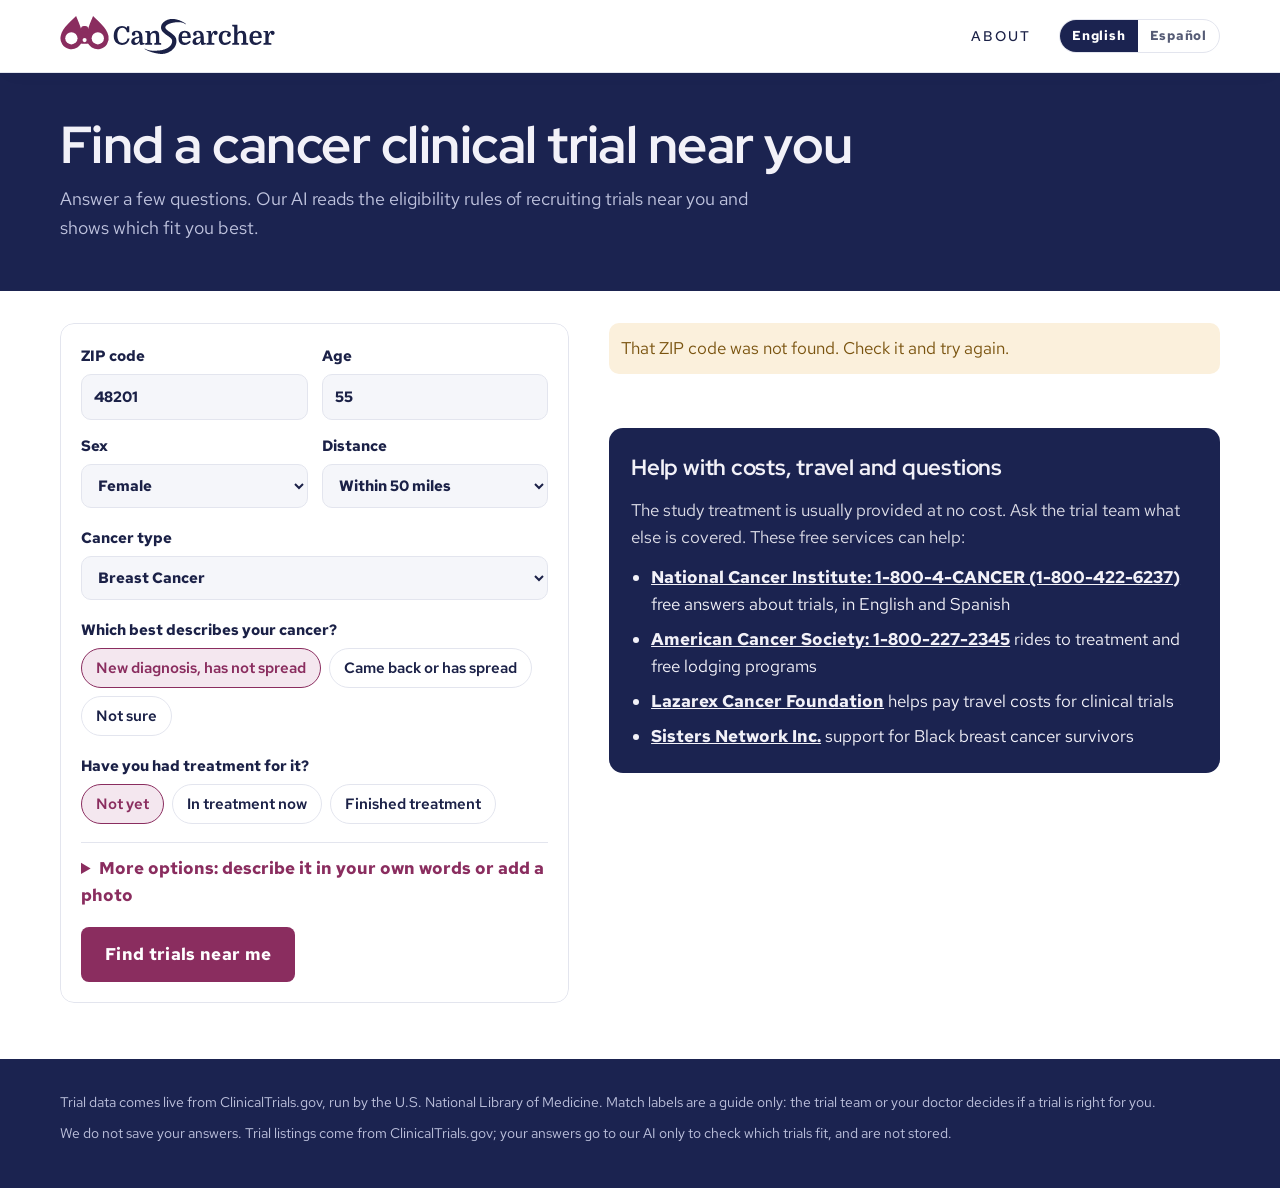
==== search.html @ 99eeb1a7 "Add files via upload" ====
<!doctype html>
<html lang="en">
<head>
<meta charset="utf-8">
<meta name="viewport" content="width=device-width,initial-scale=1,viewport-fit=cover">
<title>Find a Trial · CanSearcher</title>
<meta name="description" content="Find cancer clinical trials recruiting near you, explained in plain language.">
<link rel="preconnect" href="https://fonts.googleapis.com">
<link rel="stylesheet" href="https://fonts.googleapis.com/css2?family=Red+Hat+Display:wght@500;700&family=Red+Hat+Text:wght@400;500;700&family=Domine:wght@700&display=swap">
<link rel="stylesheet" href="shared.css">
<link rel="icon" type="image/svg+xml" href="logo.svg">
<style>
.page-head{background:var(--navy);color:var(--navy-ink);padding-block:44px 48px}
.head{display:flex;flex-direction:column;gap:12px}
.head h1{font-size:clamp(32px,4.4vw,52px);line-height:1.08}
.head p{color:var(--navy-muted);font-size:18px;max-width:40em}
main{padding-block:32px 56px}
.main{max-width:1160px;margin:0 auto;display:grid;grid-template-columns:minmax(0,1fr) minmax(0,1.2fr);gap:40px;align-items:start}
.side{position:sticky;top:96px;max-height:calc(100vh - 112px);overflow:auto;border-radius:14px}
.content{display:flex;flex-direction:column;gap:18px;min-width:0}
.content > .status:empty{display:none}
@media (max-width:900px){.main{grid-template-columns:1fr}.side{position:static;max-height:none;overflow:visible}}
.card{background:var(--surface);border:1px solid var(--line);border-radius:14px;padding:20px;display:flex;flex-direction:column;gap:18px}
.grid{display:grid;grid-template-columns:repeat(auto-fit,minmax(150px,1fr));gap:14px}
label,.q{display:flex;flex-direction:column;gap:6px;font-weight:700;font-size:15px;min-width:0}
.q{border:0;padding:0;margin:0}
.q legend{padding:0;margin-bottom:6px}
.hint{font-weight:400;color:var(--muted);font-size:14px}
input,select,textarea{background:var(--bg);border:1px solid var(--line);border-radius:10px;padding:10px 12px;width:100%}
.chips{display:flex;flex-wrap:wrap;gap:8px}
.chips label{flex-direction:row;align-items:center;gap:0;font-weight:600;font-size:15px}
.chips input{position:absolute;opacity:0;width:1px;height:1px}
.chips span{display:inline-block;border:1.5px solid var(--line);border-radius:999px;padding:7px 14px;cursor:pointer;background:var(--bg)}
.chips input:checked + span{border-color:var(--accent);background:var(--soft);color:var(--accent)}
.chips input:focus-visible + span{outline:3px solid var(--accent);outline-offset:2px}
details.more{border-top:1px solid var(--line);padding-top:12px}
details.more summary{cursor:pointer;font-weight:700;color:var(--accent)}
.more-body{display:flex;flex-direction:column;gap:14px;padding-top:14px}
.row{display:flex;flex-wrap:wrap;gap:10px;align-items:center}
.status{color:var(--muted)}
.status.err{color:var(--mid);background:var(--mid-soft);padding:12px;border-radius:10px}
.toolbar{display:flex;flex-wrap:wrap;justify-content:space-between;gap:10px;align-items:center}
.seg{display:inline-flex;border:1px solid var(--line);border-radius:10px;overflow:hidden}
.seg button{background:var(--surface);border:0;padding:8px 14px;font-weight:700;cursor:pointer;color:var(--muted)}
.seg button[aria-pressed="true"]{background:var(--ink);color:var(--bg)}
.legend{display:flex;flex-wrap:wrap;gap:8px;font-size:14px;color:var(--muted);align-items:center}
.results{display:flex;flex-direction:column;gap:14px}
.trial,.hosp{background:var(--surface);border:1px solid var(--line);border-radius:14px;padding:18px;display:flex;flex-direction:column;gap:10px;min-width:0}
.trial.low{opacity:.88}
.trial h3,.hosp h3{font-size:18px;line-height:1.3}
.top{display:flex;justify-content:space-between;align-items:center;gap:10px;flex-wrap:wrap}
.dist{font:700 22px/1 var(--display);color:var(--accent);font-variant-numeric:tabular-nums}
.chip{display:inline-block;font-size:13px;font-weight:700;padding:3px 10px;border-radius:999px;background:var(--soft);color:var(--accent)}
.chip.good{background:var(--ok-soft);color:var(--ok)}
.chip.maybe{background:var(--mid-soft);color:var(--mid)}
.chip.low{background:var(--low-soft);color:var(--low)}
.chip.ai{background:#E6F6F3;color:#1F6E62}
.chips-row{display:flex;flex-wrap:wrap;gap:6px}
.why{font-size:14px;color:var(--muted)}
.site,.contact{font-size:15px;overflow-wrap:anywhere}
.site small,.contact{color:var(--muted)}
.summary{background:var(--bg);border-radius:10px;padding:12px;font-size:15px;color:var(--muted)}
.summary.ai{color:var(--ink)}
details.next{border-top:1px solid var(--line);padding-top:10px}
details.next summary{cursor:pointer;font-weight:700;color:var(--accent)}
.next-body{display:flex;flex-direction:column;gap:12px;padding-top:12px;font-size:15px}
.script{background:var(--bg);border-left:4px solid var(--accent);padding:12px;border-radius:0 10px 10px 0;white-space:pre-wrap}
.next-body ul{margin:0;padding-left:20px;display:flex;flex-direction:column;gap:4px}
.copied{font-size:14px;color:var(--ok);font-weight:700}
.hosp ul{margin:0;padding-left:20px;display:flex;flex-direction:column;gap:6px;font-size:15px}
.help{background:var(--navy);color:var(--navy-ink);border-radius:14px;padding:22px;display:flex;flex-direction:column;gap:12px}
.help h2{font-size:22px}
.help ul{margin:0;padding-left:20px;display:flex;flex-direction:column;gap:8px}
.help a{color:inherit;font-weight:700}
.help p{opacity:.9}
.hidden{display:none!important}
</style>
</head>
<body>
<header class="topbar gutter">
  <div class="inner">
    <a class="logo" href="index.html"><img class="logo-full" src="logo-full.svg" alt="CanSearcher" width="216" height="38"></a>
    <nav class="nav">
      <a class="link opt" href="index.html#about" data-i18n="nav_about">About</a>
      <div class="lang" role="group" aria-label="Language"><button type="button" data-lang="en"><span class="lfull">English</span><span class="lshort">EN</span></button><button type="button" data-lang="es"><span class="lfull">Español</span><span class="lshort">ES</span></button></div>
    </nav>
  </div>
</header>

<div class="page-head gutter">
  <div class="inner head">
    <h1 data-i18n="h1">Find a cancer clinical trial near you</h1>
    <p data-i18n="sub">Answer a few questions. Our AI reads the eligibility rules of recruiting trials near you and shows which fit you best.</p>
  </div>
</div>
<main class="gutter">
<div class="main">
<aside class="side">
  <form id="form" class="card" novalidate>
    <div class="grid">
      <label for="zip"><span data-i18n="f_zip">ZIP code</span><input id="zip" inputmode="numeric" maxlength="5" value="48201" autocomplete="postal-code"></label>
      <label for="age"><span data-i18n="f_age">Age</span><input id="age" type="number" min="0" max="120" value="55"></label>
      <label for="sex"><span data-i18n="f_sex">Sex</span><select id="sex"><option value="FEMALE" data-i18n="female">Female</option><option value="MALE" data-i18n="male">Male</option></select></label>
      <label for="radius"><span data-i18n="f_dist">Distance</span><select id="radius"><option value="25" data-i18n="d25">Within 25 miles</option><option value="50" selected data-i18n="d50">Within 50 miles</option><option value="100" data-i18n="d100">Within 100 miles</option><option value="250" data-i18n="d250">Within 250 miles</option></select></label>
    </div>
    <label for="cancer"><span data-i18n="f_cancer">Cancer type</span><select id="cancer"></select></label>

    <fieldset class="q">
      <legend data-i18n="q_stage">Which best describes your cancer?</legend>
      <div class="chips">
        <label><input type="radio" name="stage" value="new" checked><span data-i18n="s_new">New diagnosis, has not spread</span></label>
        <label><input type="radio" name="stage" value="adv"><span data-i18n="s_adv">Came back or has spread</span></label>
        <label><input type="radio" name="stage" value="unsure"><span data-i18n="s_unsure">Not sure</span></label>
      </div>
    </fieldset>
    <fieldset class="q">
      <legend data-i18n="q_treat">Have you had treatment for it?</legend>
      <div class="chips">
        <label><input type="radio" name="treat" value="none" checked><span data-i18n="t_none">Not yet</span></label>
        <label><input type="radio" name="treat" value="in"><span data-i18n="t_in">In treatment now</span></label>
        <label><input type="radio" name="treat" value="done"><span data-i18n="t_done">Finished treatment</span></label>
      </div>
    </fieldset>

    <details class="more" id="aiBox">
      <summary data-i18n="more">More options: describe it in your own words or add a photo</summary>
      <div class="more-body">
        <label for="describe"><span data-i18n="f_desc">Describe your diagnosis in your own words</span><span class="hint" data-i18n="f_desc_h">Our AI reads what you write to understand your diagnosis.</span><textarea id="describe" rows="2" data-i18n-ph="f_desc_ph" placeholder="For example: stage 2 triple negative breast cancer"></textarea></label>
        <label for="photo"><span data-i18n="f_photo">Photo of a diagnosis note</span><span class="hint" data-i18n="f_photo_h">Our AI reads it to find your cancer type. The photo is not saved.</span><input id="photo" type="file" accept="image/*"></label>
      </div>
    </details>

    <div class="row"><button class="btn" id="go" type="submit" data-i18n="go">Find trials near me</button><span id="interp" class="hint"></span></div>
  </form>
</aside>
<div class="content">

  <p id="status" class="status" role="status" aria-live="polite"></p>

  <div id="toolbar" class="toolbar hidden">
    <div class="seg" role="group" aria-label="View">
      <button type="button" id="vTrial" aria-pressed="true" data-i18n="v_trial">By trial</button>
      <button type="button" id="vHosp" aria-pressed="false" data-i18n="v_hosp">By hospital</button>
    </div>
    <div class="legend"><span class="chip good" data-i18n="good">Good match</span><span class="chip maybe" data-i18n="maybe">May fit</span><span class="chip low" data-i18n="low">Less likely</span></div>
  </div>

  <div id="results" class="results"></div>
  <div class="row"><button type="button" class="ghost hidden" id="moreBtn"></button></div>

  <section class="help" aria-labelledby="helpH">
    <h2 id="helpH" data-i18n="help_h">Help with costs, travel and questions</h2>
    <p data-i18n="help_p">The study treatment is usually provided at no cost. Ask the trial team what else is covered. These free services can help:</p>
    <ul>
      <li><a href="https://www.cancer.gov/contact" target="_blank" rel="noopener" data-i18n="r_nci">National Cancer Institute: 1-800-4-CANCER (1-800-422-6237)</a> <span data-i18n="r_nci_d">free answers about trials, in English and Spanish</span></li>
      <li><a href="https://www.cancer.org/support-programs-and-services.html" target="_blank" rel="noopener" data-i18n="r_acs">American Cancer Society: 1-800-227-2345</a> <span data-i18n="r_acs_d">rides to treatment and free lodging programs</span></li>
      <li><a href="https://www.lazarex.org" target="_blank" rel="noopener" data-i18n="r_laz">Lazarex Cancer Foundation</a> <span data-i18n="r_laz_d">helps pay travel costs for clinical trials</span></li>
      <li><a href="https://www.sistersnetworkinc.org" target="_blank" rel="noopener" data-i18n="r_sni">Sisters Network Inc.</a> <span data-i18n="r_sni_d">support for Black breast cancer survivors</span></li>
    </ul>
  </section>
</div>
</div>
</main>

<footer class="site gutter">
  <div class="inner">
    <p data-i18n="foot1">Trial data comes live from ClinicalTrials.gov, run by the U.S. National Library of Medicine. Match labels are a guide only: the trial team or your doctor decides if a trial is right for you.</p>
    <p data-i18n="foot2">We do not save your answers. Trial listings come from ClinicalTrials.gov; your answers go to our AI only to check which trials fit, and are not stored.</p>
  </div>
</footer>

<script>
window.CS_DICT = {
en:{
 page_title:'Find a Trial · CanSearcher', nav_about:'About', proto:'Prototype · not medical advice',
 h1:'Find a cancer clinical trial near you', sub:'Answer a few questions. Our AI reads the eligibility rules of recruiting trials near you and shows which fit you best.',
 f_zip:'ZIP code', f_age:'Age', f_sex:'Sex', female:'Female', male:'Male', f_dist:'Distance', d25:'Within 25 miles', d50:'Within 50 miles', d100:'Within 100 miles', d250:'Within 250 miles',
 f_cancer:'Cancer type', other:'Something else (describe it under More options)',
 q_stage:'Which best describes your cancer?', s_new:'New diagnosis, has not spread', s_adv:'Came back or has spread', s_unsure:'Not sure',
 q_treat:'Have you had treatment for it?', t_none:'Not yet', t_in:'In treatment now', t_done:'Finished treatment',
 more:'More options: describe it in your own words or add a photo', f_desc:'Describe your diagnosis in your own words', f_desc_h:'Our AI reads what you write to understand your diagnosis.', f_desc_ph:'For example: stage 2 triple negative breast cancer',
 f_photo:'Photo of a diagnosis note', f_photo_h:'Our AI reads it to find your cancer type. The photo is not saved.', f_key:'AI key (optional)', f_key_h:'An Anthropic API key turns on plain-language explanations and photo reading. It stays in this browser tab only.',
 go:'Find trials near me', v_trial:'By trial', v_hosp:'By hospital', good:'Good match', maybe:'May fit', low:'Less likely',
 help_h:'Help with costs, travel and questions', help_p:'The study treatment is usually provided at no cost. Ask the trial team what else is covered. These free services can help:',
 r_nci:'National Cancer Institute: 1-800-4-CANCER (1-800-422-6237)', r_nci_d:'free answers about trials, in English and Spanish',
 r_acs:'American Cancer Society: 1-800-227-2345', r_acs_d:'rides to treatment and free lodging programs',
 r_laz:'Lazarex Cancer Foundation', r_laz_d:'helps pay travel costs for clinical trials', r_sni:'Sisters Network Inc.', r_sni_d:'support for Black breast cancer survivors',
 foot1:'Trial data comes live from ClinicalTrials.gov, run by the U.S. National Library of Medicine. Match labels are a guide only: the trial team or your doctor decides if a trial is right for you.',
 foot2:'We do not save your answers. Trial listings come from ClinicalTrials.gov; your answers go to our AI only to check which trials fit, and are not stored.',
 st_example:'Example search: a 55-year-old woman in Detroit with newly diagnosed breast cancer. Change your answers to search for yourself.',
 st_zip_bad:'Enter a 5-digit ZIP code.', st_age_bad:'Enter an age between 0 and 120.', st_need_cancer:'Choose a cancer type, or describe it under More options.',
 st_reading:'Reading your description…', st_locating:'Finding your location…', st_zip_nf:'That ZIP code was not found. Check it and try again.',
 st_searching:'Searching recruiting trials near {place}…', st_ct_down:'ClinicalTrials.gov did not respond. Check your internet connection and try again.',
 st_none:'No recruiting trials for this cancer within {r} miles of {place}. Try a larger distance.',
 st_done:'{n} recruiting trials within {r} miles of {place}: {g} good matches, {m} that may fit. Best matches first, then closest.',
 st_hidden:' Left out because of age or sex limits: {h}.',
 ai_reading:'Our AI is reading the eligibility rules of the {n} closest trials to check which fit you…', ai_done:' Our AI checked the {n} closest trials against their eligibility rules.', ai_off:' (AI checking is unavailable right now, so these use basic matching.)', ai_chip:'AI checked',
 interp_ai:'AI searched for: {c}', interp_txt:'Searched for: {c}', interp_photo_skip:'Photo skipped: add an AI key to read it.',
 more_btn:'Show {n} more trials', mi:'mi', recruiting:'Recruiting', obs:'Observational: no new treatment',
 ages:'Ages {a} to {b}', any:'any', all_ages:'All ages', all_sex:'All sexes', women:'Women only', men:'Men only', sponsor:'Sponsor: {s}',
 why_title:'Why: ', w_name:'Studies your cancer type', w_early:'For early-stage or newly diagnosed cancer', w_adv:'For cancer that came back or spread',
 w_adv_bad:'Mainly for cancer that came back or spread', w_early_bad:'Mainly for early-stage cancer', w_prior_bad:'For people who already had treatment',
 w_naive:'For people who have not had treatment yet', w_naive_bad:'Mainly for people who have not had treatment yet', w_solid:'Early study open to many cancer types',
 w_obs:'Collects information or tests support care; no new cancer drug',
 explain:'Explain in plain language', explaining:'Explaining…', explained:'Explained', explain_need:'Add an AI key under More options to get a plain-language explanation.',
 explain_err:'The explanation did not load. Check the AI key and try again.', details:'Full details ({id})',
 next:'What to do next', next_1:'Call or email the trial team. You can say:', next_2:'Questions to ask:',
 q1:'Do I qualify? What tests are needed to find out?', q2:'Will this cost me anything? Is travel or parking paid?', q3:'How often would I need to come in, and for how long?',
 q4:'What are the possible side effects?', q5:'Can I keep my own cancer doctor?', q6:'Can I stop taking part at any time?',
 script:'Hi, my name is ______. I found the study {id}, “{title}”, at {site}. I have {cancer}, and I would like to know if I might qualify.',
 copy_script:'Copy what to say', share:'Share with my doctor', email_it:'Email it', copied:'Copied',
 share_text:'Clinical trial to discuss at my next visit:\n{title}\nStudy ID: {id}\nSite: {site}, {place} ({dist} miles away)\nContact: {contact}\nDetails: {url}',
 no_contact:'see ClinicalTrials.gov', h_trials:'{n} trials here', h_good:'{g} good matches', h_contact:'Contact: {c}', your_cancer:'my cancer'
},
es:{
 page_title:'Buscar un estudio · CanSearcher', nav_about:'Quiénes somos', proto:'Prototipo · no es consejo médico',
 h1:'Encuentre un estudio clínico de cáncer cerca de usted', sub:'Responda unas preguntas. Nuestra IA lee los requisitos de los estudios que reclutan cerca de usted y le muestra cuáles le sirven más.',
 f_zip:'Código postal', f_age:'Edad', f_sex:'Sexo', female:'Mujer', male:'Hombre', f_dist:'Distancia', d25:'A menos de 25 millas', d50:'A menos de 50 millas', d100:'A menos de 100 millas', d250:'A menos de 250 millas',
 f_cancer:'Tipo de cáncer', other:'Otro (descríbalo en Más opciones)',
 q_stage:'¿Qué describe mejor su cáncer?', s_new:'Diagnóstico nuevo, no se ha extendido', s_adv:'Volvió o se ha extendido', s_unsure:'No estoy seguro/a',
 q_treat:'¿Ha recibido tratamiento?', t_none:'Todavía no', t_in:'Estoy en tratamiento', t_done:'Terminé el tratamiento',
 more:'Más opciones: descríbalo con sus palabras o agregue una foto', f_desc:'Describa su diagnóstico con sus propias palabras', f_desc_h:'Nuestra IA lee lo que escribe para entender su diagnóstico.', f_desc_ph:'Por ejemplo: cáncer de mama triple negativo, etapa 2',
 f_photo:'Foto de una nota de diagnóstico', f_photo_h:'Nuestra IA la lee para encontrar su tipo de cáncer. La foto no se guarda.', f_key:'Clave de IA (opcional)', f_key_h:'Una clave de API de Anthropic activa explicaciones sencillas y la lectura de fotos. Solo se guarda en esta pestaña.',
 go:'Buscar estudios cerca de mí', v_trial:'Por estudio', v_hosp:'Por hospital', good:'Buena opción', maybe:'Podría servir', low:'Menos probable',
 help_h:'Ayuda con costos, transporte y preguntas', help_p:'El tratamiento del estudio suele ser gratuito. Pregunte al equipo del estudio qué más cubre. Estos servicios gratuitos pueden ayudar:',
 r_nci:'Instituto Nacional del Cáncer: 1-800-4-CANCER (1-800-422-6237)', r_nci_d:'respuestas gratuitas sobre estudios, en inglés y español',
 r_acs:'Sociedad Americana Contra el Cáncer: 1-800-227-2345', r_acs_d:'transporte al tratamiento y alojamiento gratuito',
 r_laz:'Lazarex Cancer Foundation', r_laz_d:'ayuda a pagar los viajes para estudios clínicos', r_sni:'Sisters Network Inc.', r_sni_d:'apoyo para sobrevivientes afroamericanas de cáncer de mama',
 foot1:'Los datos vienen en vivo de ClinicalTrials.gov, de la Biblioteca Nacional de Medicina de EE. UU. Las etiquetas son solo una guía: el equipo del estudio o su médico decide si un estudio es adecuado para usted.',
 foot2:'No guardamos sus respuestas. Los estudios vienen de ClinicalTrials.gov; sus respuestas van a nuestra IA solo para ver qué estudios le sirven, y no se guardan.',
 st_example:'Búsqueda de ejemplo: una mujer de 55 años en Detroit con cáncer de mama recién diagnosticado. Cambie sus respuestas para buscar para usted.',
 st_zip_bad:'Escriba un código postal de 5 dígitos.', st_age_bad:'Escriba una edad entre 0 y 120.', st_need_cancer:'Elija un tipo de cáncer o descríbalo en Más opciones.',
 st_reading:'Leyendo su descripción…', st_locating:'Buscando su ubicación…', st_zip_nf:'No encontramos ese código postal. Revíselo e intente de nuevo.',
 st_searching:'Buscando estudios que reclutan cerca de {place}…', st_ct_down:'ClinicalTrials.gov no respondió. Revise su conexión a internet e intente de nuevo.',
 st_none:'No hay estudios que recluten para este cáncer a menos de {r} millas de {place}. Pruebe una distancia mayor.',
 st_done:'{n} estudios que reclutan a menos de {r} millas de {place}: {g} buenas opciones y {m} que podrían servir. Primero las mejores, luego las más cercanas.',
 st_hidden:' Omitidos por límites de edad o sexo: {h}.',
 ai_reading:'Nuestra IA está leyendo los requisitos de los {n} estudios más cercanos para ver cuáles le sirven…', ai_done:' Nuestra IA revisó los {n} estudios más cercanos según sus requisitos.', ai_off:' (La revisión con IA no está disponible ahora; se usa una comparación básica.)', ai_chip:'Revisado por IA',
 interp_ai:'La IA buscó: {c}', interp_txt:'Se buscó: {c}', interp_photo_skip:'Foto omitida: agregue una clave de IA para leerla.',
 more_btn:'Mostrar {n} estudios más', mi:'mi', recruiting:'Reclutando', obs:'Observacional: sin tratamiento nuevo',
 ages:'Edades {a} a {b}', any:'cualquiera', all_ages:'Todas las edades', all_sex:'Todos los sexos', women:'Solo mujeres', men:'Solo hombres', sponsor:'Patrocinador: {s}',
 why_title:'Por qué: ', w_name:'Estudia su tipo de cáncer', w_early:'Para cáncer en etapa temprana o recién diagnosticado', w_adv:'Para cáncer que volvió o se extendió',
 w_adv_bad:'Principalmente para cáncer que volvió o se extendió', w_early_bad:'Principalmente para cáncer en etapa temprana', w_prior_bad:'Para personas que ya recibieron tratamiento',
 w_naive:'Para personas que aún no han recibido tratamiento', w_naive_bad:'Principalmente para personas sin tratamiento previo', w_solid:'Estudio inicial abierto a muchos tipos de cáncer',
 w_obs:'Recoge información o prueba cuidados de apoyo; no es un medicamento nuevo',
 explain:'Explicar en lenguaje sencillo', explaining:'Explicando…', explained:'Explicado', explain_need:'Agregue una clave de IA en Más opciones para obtener una explicación sencilla.',
 explain_err:'La explicación no cargó. Revise la clave de IA e intente de nuevo.', details:'Detalles completos ({id})',
 next:'Qué hacer después', next_1:'Llame o escriba al equipo del estudio. Puede decir:', next_2:'Preguntas para hacer:',
 q1:'¿Califico? ¿Qué pruebas necesito para saberlo?', q2:'¿Me costará algo? ¿Pagan el transporte o el estacionamiento?', q3:'¿Con qué frecuencia tendría que ir y por cuánto tiempo?',
 q4:'¿Cuáles son los posibles efectos secundarios?', q5:'¿Puedo seguir con mi médico de cáncer?', q6:'¿Puedo dejar el estudio en cualquier momento?',
 script:'Hola, me llamo ______. Encontré el estudio {id}, “{title}”, en {site}. Tengo {cancer} y quisiera saber si podría calificar.',
 copy_script:'Copiar qué decir', share:'Compartir con mi médico', email_it:'Enviar por correo', copied:'Copiado',
 share_text:'Estudio clínico para hablar en mi próxima cita:\n{title}\nID del estudio: {id}\nLugar: {site}, {place} (a {dist} millas)\nContacto: {contact}\nDetalles: {url}',
 no_contact:'ver ClinicalTrials.gov', h_trials:'{n} estudios aquí', h_good:'{g} buenas opciones', h_contact:'Contacto: {c}', your_cancer:'cáncer'
}};
</script>
<script src="shared.js"></script>
<script>
(function(){
  const $ = id => document.getElementById(id);
  const t = (k, v) => CS.t(k, v);
  const API = 'https://clinicaltrials.gov/api/v2/studies';
  const MODEL = 'claude-haiku-5-5';
  const PAGE = 10;
  const CANCERS = [
    ['Breast Cancer','Cáncer de mama','breast'],['Prostate Cancer','Cáncer de próstata','prostat'],['Lung Cancer','Cáncer de pulmón','lung'],
    ['Colorectal Cancer','Cáncer colorrectal','colo'],['Multiple Myeloma','Mieloma múltiple','myeloma'],['Pancreatic Cancer','Cáncer de páncreas','pancrea'],
    ['Ovarian Cancer','Cáncer de ovario','ovar'],['Endometrial Cancer','Cáncer de útero (endometrio)','endometri'],['Cervical Cancer','Cáncer de cuello uterino','cervi'],
    ['Stomach Cancer','Cáncer de estómago','gastr'],['Liver Cancer','Cáncer de hígado','hepat'],['Leukemia','Leucemia','leukem'],
    ['Lymphoma','Linfoma','lymphom'],['Melanoma','Melanoma','melanom'],['Bladder Cancer','Cáncer de vejiga','bladder'],
    ['Kidney Cancer','Cáncer de riñón','renal'],['Head and Neck Cancer','Cáncer de cabeza y cuello','head and neck'],['Brain Tumor','Tumor cerebral','glio'],
    ['Thyroid Cancer','Cáncer de tiroides','thyroid']
  ];
  const state = { list: [], hidden: 0, shown: PAGE, view: 'trial', cond: '', place: '', radius: 50, total: 0, lastRun: null };

  function fillCancers(){
    const sel = $('cancer'), cur = sel.value, es = CS.lang() === 'es';
    sel.innerHTML = '';
    CANCERS.forEach(c => { const o = document.createElement('option'); o.value = c[0]; o.textContent = es ? c[1] : c[0]; sel.appendChild(o); });
    const o = document.createElement('option'); o.value = '__other'; o.textContent = t('other'); sel.appendChild(o);
    if (cur) sel.value = cur;
  }

  let aiAvailable = true;   // turned off for this visit if the AI service doesn't answer
  const aiOn = () => aiAvailable;
  const radioVal = n => (document.querySelector('input[name="' + n + '"]:checked') || {}).value;

  // ---------- helpers ----------
  function haversine(a, b){
    const R = 3958.8, rad = x => x * Math.PI / 180;
    const dLat = rad(b.lat - a.lat), dLon = rad(b.lon - a.lon);
    const h = Math.sin(dLat/2)**2 + Math.cos(rad(a.lat))*Math.cos(rad(b.lat))*Math.sin(dLon/2)**2;
    return 2 * R * Math.asin(Math.sqrt(h));
  }
  function ageYears(s){
    if (!s) return null;
    const m = String(s).match(/([\d.]+)\s*(year|month|week|day)/i);
    if (!m) return null;
    const n = parseFloat(m[1]), u = m[2].toLowerCase();
    return u.startsWith('year') ? n : u.startsWith('month') ? n/12 : u.startsWith('week') ? n/52 : n/365;
  }
  const esc = s => String(s ?? '').replace(/[&<>"']/g, c => ({'&':'&amp;','<':'&lt;','>':'&gt;','"':'&quot;',"'":'&#39;'}[c]));
  function setStatus(msg, err){ const el = $('status'); el.textContent = msg; el.className = 'status' + (err ? ' err' : ''); }
  function cancerLabel(){
    const c = CANCERS.find(x => x[0] === state.cond);
    if (!c) return state.cond ? state.cond.toLowerCase() : t('your_cancer');
    return (CS.lang() === 'es' ? c[1] : c[0]).toLowerCase();
  }
  async function copyText(text, btn){
    let ok = false;
    try { await navigator.clipboard.writeText(text); ok = true; } catch(e) {
      const ta = document.createElement('textarea'); ta.value = text; document.body.appendChild(ta); ta.select();
      try { ok = document.execCommand('copy'); } catch(_) {} ta.remove();
    }
    if (ok && btn){ const s = document.createElement('span'); s.className = 'copied'; s.textContent = t('copied'); btn.after(s); setTimeout(() => s.remove(), 2000); }
  }

  async function zipToPoint(zip){
    const r = await fetch('https://api.zippopotam.us/us/' + encodeURIComponent(zip));
    if (!r.ok) throw new Error('zip');
    const j = await r.json(); const p = j.places && j.places[0];
    return { lat: parseFloat(p.latitude), lon: parseFloat(p.longitude), place: p['place name'] + ', ' + p['state abbreviation'] };
  }

  // ---------- AI (runs on our server, so visitors need no key) ----------
  async function callAI(path, body, ms){
    const ctl = new AbortController(); const timer = setTimeout(() => ctl.abort(), ms || 45000);
    try {
      const r = await fetch('/api/' + path, { method:'POST', headers:{'content-type':'application/json'}, body: JSON.stringify(body), signal: ctl.signal });
      if (!r.ok) throw new Error('ai ' + r.status);
      return await r.json();
    } finally { clearTimeout(timer); }
  }
  const fileToBase64 = f => new Promise((res, rej) => { const fr = new FileReader(); fr.onload = () => res(String(fr.result).split(',')[1]); fr.onerror = rej; fr.readAsDataURL(f); });
  async function interpretCancer(text, file){
    const body = { text };
    if (file) body.image = { media_type: file.type || 'image/jpeg', data: await fileToBase64(file) };
    const out = await callAI('interpret', body, 30000);
    return out && out.condition ? out : null;
  }
  async function aiMatch(list, patient){
    const pick = list.slice(0, 20);
    const out = await callAI('match', { patient, trials: pick.map(x => ({ id: x.nct, title: x.title, summary: x.summary, eligibility: x.elig })) });
    const byId = new Map((out.results || []).map(r => [r.id, r]));
    pick.forEach(x => {
      const r = byId.get(x.nct); if (!r) return;
      x.rel = { tier: r.fit === 'good' ? 'good' : r.fit === 'unlikely' ? 'low' : 'maybe', score: 0, why: [], aiReason: r.reason };
      x.ai = r.plain || ''; x.aiChecked = true;
    });
    return pick.filter(x => x.aiChecked).length;
  }

  // ---------- search ----------
  async function fetchStudies(cond, pt, radius){
    let token = null, all = [], total = null;
    for (let page = 0; page < 3; page++){
      const q = new URLSearchParams({ format:'json', 'query.cond':cond, 'filter.overallStatus':'RECRUITING',
        'filter.geo':'distance(' + pt.lat.toFixed(4) + ',' + pt.lon.toFixed(4) + ',' + radius + 'mi)', pageSize:'100' });
      if (page === 0) q.set('countTotal','true');
      if (token) q.set('pageToken', token);
      const r = await fetch(API + '?' + q.toString());
      if (!r.ok) throw new Error('ct ' + r.status);
      const j = await r.json();
      if (total === null && typeof j.totalCount === 'number') total = j.totalCount;
      all = all.concat(j.studies || []); token = j.nextPageToken;
      if (!token) break;
    }
    return { studies: all, total };
  }

  // Relevance: simple keyword rules a patient's two answers can drive.
  const RX = {
    adv: /metasta|advanced|recurren|refractory|relapsed|unresectable|stage iv|stage 4|progress(ed|ion|ing)|second[- ]line|later[- ]line|previously treated/i,
    early: /early[- ]stage|early breast|newly diagnosed|localized|stage i\b|stage ii\b|stage 1\b|stage 2\b|adjuvant|neoadjuvant|\boperable\b|\bresectable\b|curative/i,
    prior: /after (a |one or more )?prior|progressed (on|after|following)|previously treated|refractory|relapsed|second[- ]line|following (prior|previous)|who have received/i,
    naive: /previously untreated|treatment[- ]na[iï]ve|newly diagnosed|no prior (systemic )?(therapy|treatment)|first[- ]line|untreated|not received prior/i,
    solid: /solid tumou?r|advanced cancers|multiple tumou?r types|selected tumou?rs/i,
    fih: /first[- ]in[- ]human|dose[- ]escalation/i
  };
  function scoreTrial(s, stage, treat, nameKey){
    const title = (s.title + ' ' + (s.official || '')).toLowerCase();
    const text = (title + ' ' + s.conds + ' ' + s.summary).toLowerCase();
    let score = 40; const why = [];
    if (nameKey && title.includes(nameKey)){ score += 10; why.push(['w_name', 1]); }
    const adv = RX.adv.test(text), early = RX.early.test(text);
    if (stage === 'new'){
      if (adv && !early){ score -= 40; why.push(['w_adv_bad', -1]); }
      else if (early){ score += 20; why.push(['w_early', 1]); }
    } else if (stage === 'adv'){
      if (early && !adv){ score -= 40; why.push(['w_early_bad', -1]); }
      else if (adv){ score += 20; why.push(['w_adv', 1]); }
    }
    const prior = RX.prior.test(text), naive = RX.naive.test(text);
    if (treat === 'none'){
      if (prior && !naive){ score -= 30; why.push(['w_prior_bad', -1]); }
      else if (naive){ score += 10; why.push(['w_naive', 1]); }
    } else if (naive && !prior){ score -= 15; why.push(['w_naive_bad', -1]); }
    if (RX.solid.test(title) || RX.fih.test(title) || s.phase1){
      score -= stage === 'adv' ? 5 : 25; why.push(['w_solid', stage === 'adv' ? 0 : -1]);
    }
    if (s.observational){ score -= 10; why.push(['w_obs', 0]); }
    const tier = score >= 60 ? 'good' : score >= 35 ? 'maybe' : 'low';
    return { score, tier, why };
  }

  function shape(study, pt, radius, age, sex){
    const p = study.protocolSection || {};
    const id = p.identificationModule || {}, el = p.eligibilityModule || {}, cl = p.contactsLocationsModule || {}, dm = p.designModule || {};
    const minA = ageYears(el.minimumAge), maxA = ageYears(el.maximumAge);
    const sexOk = !el.sex || el.sex === 'ALL' || el.sex === sex;
    const ageOk = (minA === null || age >= minA) && (maxA === null || age <= maxA);
    let best = null;
    (cl.locations || []).forEach(loc => {
      if (!loc.geoPoint || (loc.status && loc.status !== 'RECRUITING')) return;
      const d = haversine(pt, { lat: loc.geoPoint.lat, lon: loc.geoPoint.lon });
      if (d <= radius && (!best || d < best.d)) best = { d, loc };
    });
    if (!best) return null;
    const contact = (best.loc.contacts && best.loc.contacts.find(c => c.phone || c.email)) || (cl.centralContacts && cl.centralContacts[0]) || null;
    const phases = dm.phases || [];
    return {
      nct: id.nctId, title: id.briefTitle || id.officialTitle || 'Untitled study', official: id.officialTitle || '',
      summary: (p.descriptionModule && p.descriptionModule.briefSummary) || '',
      conds: ((p.conditionsModule && p.conditionsModule.conditions) || []).join(' ') + ' ' + ((p.conditionsModule && p.conditionsModule.keywords) || []).join(' '),
      sponsor: p.sponsorCollaboratorsModule && p.sponsorCollaboratorsModule.leadSponsor && p.sponsorCollaboratorsModule.leadSponsor.name,
      phase: phases.filter(x => x !== 'NA').map(x => x.replace('EARLY_PHASE1','Early phase 1').replace(/PHASE(\d)/,'Phase $1')).join(' / '),
      phase1: phases.includes('PHASE1') || phases.includes('EARLY_PHASE1'), observational: dm.studyType === 'OBSERVATIONAL',
      elig: el.eligibilityCriteria || '', minAge: el.minimumAge, maxAge: el.maximumAge, eligSex: el.sex, fits: sexOk && ageOk,
      distance: best.d, loc: best.loc, contact
    };
  }

  // ---------- rendering ----------
  const tierRank = { good: 0, maybe: 1, low: 2 };
  function contactText(c){ return c ? [c.name, c.phone, c.email].filter(Boolean).join(' · ') : t('no_contact'); }
  function placeText(loc){ return [loc.city, loc.state].filter(Boolean).join(', '); }

  function trialCard(tr, i){
    const ag = v => CS.lang() === 'es' ? String(v).replace(/Years?/,'años').replace(/Months?/,'meses') : v;
    const ageTxt = (tr.minAge || tr.maxAge) ? t('ages', { a: tr.minAge ? ag(tr.minAge) : t('any'), b: tr.maxAge ? ag(tr.maxAge) : t('any') }) : t('all_ages');
    const sexTxt = !tr.eligSex || tr.eligSex === 'ALL' ? t('all_sex') : (tr.eligSex === 'FEMALE' ? t('women') : t('men'));
    const why = tr.rel.aiReason || tr.rel.why.map(w => t(w[0])).join(' · ');
    const url = 'https://clinicaltrials.gov/study/' + tr.nct;
    const sum = tr.ai || (tr.summary.slice(0, 260) + (tr.summary.length > 260 ? '…' : ''));
    const el = document.createElement('article');
    el.className = 'trial' + (tr.rel.tier === 'low' ? ' low' : '');
    el.innerHTML =
      '<div class="top"><span class="dist">' + tr.distance.toFixed(1) + ' ' + t('mi') + '</span><span class="chips-row">' +
        '<span class="chip ' + tr.rel.tier + '">' + esc(t(tr.rel.tier)) + '</span>' +
        (tr.aiChecked ? '<span class="chip ai">' + esc(t('ai_chip')) + '</span>' : '') +
        (tr.phase ? '<span class="chip">' + esc(tr.phase) + '</span>' : '') +
        (tr.observational ? '<span class="chip">' + esc(t('obs')) + '</span>' : '') + '</span></div>' +
      '<h3>' + esc(tr.title) + '</h3>' +
      (why ? '<p class="why"><b>' + esc(t('why_title')) + '</b>' + esc(why) + '</p>' : '') +
      '<p class="site">' + esc(tr.loc.facility || '') + '<br><small>' + esc([tr.loc.city, tr.loc.state, tr.loc.zip].filter(Boolean).join(', ')) + '</small></p>' +
      '<p class="contact">' + esc(contactText(tr.contact)) + '</p>' +
      '<p class="contact">' + esc(ageTxt + ' · ' + sexTxt + (tr.sponsor ? ' · ' + t('sponsor', { s: tr.sponsor }) : '')) + '</p>' +
      '<p class="summary' + (tr.ai ? ' ai' : '') + '" data-sum="' + i + '">' + esc(sum) + '</p>' +
      '<div class="row">' +
        '<a href="' + esc(url) + '" target="_blank" rel="noopener">' + esc(t('details', { id: tr.nct })) + '</a></div>' +
      '<details class="next"><summary>' + esc(t('next')) + '</summary><div class="next-body">' +
        '<p>' + esc(t('next_1')) + '</p><p class="script" data-script="' + i + '"></p>' +
        '<div class="row"><button class="ghost" type="button" data-copy="' + i + '">' + esc(t('copy_script')) + '</button></div>' +
        '<p>' + esc(t('next_2')) + '</p><ul>' + ['q1','q2','q3','q4','q5','q6'].map(q => '<li>' + esc(t(q)) + '</li>').join('') + '</ul>' +
        '<div class="row"><button class="ghost" type="button" data-share="' + i + '">' + esc(t('share')) + '</button><a data-mail="' + i + '" href="#">' + esc(t('email_it')) + '</a></div>' +
      '</div></details>';
    el.querySelector('[data-script]').textContent = scriptFor(tr);
    el.querySelector('[data-mail]').href = 'mailto:?subject=' + encodeURIComponent(tr.nct + ' · ' + tr.title) + '&body=' + encodeURIComponent(shareFor(tr));
    return el;
  }
  function scriptFor(tr){ return t('script', { id: tr.nct, title: tr.title, site: tr.loc.facility || '', cancer: cancerLabel() }); }
  function shareFor(tr){ return t('share_text', { title: tr.title, id: tr.nct, site: tr.loc.facility || '', place: placeText(tr.loc), dist: tr.distance.toFixed(1), contact: contactText(tr.contact), url: 'https://clinicaltrials.gov/study/' + tr.nct }); }

  function hospitalCards(){
    const groups = new Map();
    state.list.forEach(tr => {
      const k = (tr.loc.facility || '') + '|' + (tr.loc.city || '');
      if (!groups.has(k)) groups.set(k, { loc: tr.loc, d: tr.distance, trials: [], contact: null });
      const g = groups.get(k); g.trials.push(tr); g.d = Math.min(g.d, tr.distance);
      if (!g.contact && tr.contact && (tr.contact.phone || tr.contact.email)) g.contact = tr.contact;
    });
    return [...groups.values()].sort((a, b) => a.d - b.d).map(g => {
      const good = g.trials.filter(x => x.rel.tier === 'good').length;
      g.trials.sort((a, b) => tierRank[a.rel.tier] - tierRank[b.rel.tier]);
      const el = document.createElement('article'); el.className = 'hosp';
      el.innerHTML =
        '<div class="top"><span class="dist">' + g.d.toFixed(1) + ' ' + t('mi') + '</span><span class="chips-row"><span class="chip">' + esc(t('h_trials', { n: g.trials.length })) + '</span>' +
          (good ? '<span class="chip good">' + esc(t('h_good', { g: good })) + '</span>' : '') + '</span></div>' +
        '<h3>' + esc(g.loc.facility || '') + '</h3><p class="site"><small>' + esc(placeText(g.loc)) + '</small></p>' +
        '<p class="contact">' + esc(t('h_contact', { c: contactText(g.contact) })) + '</p>' +
        '<ul>' + g.trials.map(x => '<li><span class="chip ' + x.rel.tier + '">' + esc(t(x.rel.tier)) + '</span> <a href="https://clinicaltrials.gov/study/' + esc(x.nct) + '" target="_blank" rel="noopener">' + esc(x.title) + '</a></li>').join('') + '</ul>';
      return el;
    });
  }

  function render(){
    const box = $('results'); box.innerHTML = '';
    const more = $('moreBtn');
    if (!state.list.length){ $('toolbar').classList.add('hidden'); more.classList.add('hidden'); return; }
    $('toolbar').classList.remove('hidden');
    $('vTrial').setAttribute('aria-pressed', String(state.view === 'trial'));
    $('vHosp').setAttribute('aria-pressed', String(state.view === 'hosp'));
    if (state.view === 'hosp'){ hospitalCards().forEach(c => box.appendChild(c)); more.classList.add('hidden'); return; }
    state.list.slice(0, state.shown).forEach((tr, i) => box.appendChild(trialCard(tr, i)));
    const left = state.list.length - state.shown;
    if (left > 0){ more.textContent = t('more_btn', { n: Math.min(PAGE, left) }); more.classList.remove('hidden'); } else more.classList.add('hidden');
  }
  function doneStatus(){
    if (!state.list.length) return;
    const g = state.list.filter(x => x.rel.tier === 'good').length, m = state.list.filter(x => x.rel.tier === 'maybe').length;
    setStatus(t('st_done', { n: state.list.length, r: state.radius, place: state.place, g, m }) + (state.hidden ? t('st_hidden', { h: state.hidden }) : '') + (state.aiNote || ''));
  }

  $('results').addEventListener('click', async ev => {
    const b = ev.target.closest('button'); if (!b) return;
    if (b.dataset.copy !== undefined) copyText(scriptFor(state.list[+b.dataset.copy]), b);
    else if (b.dataset.share !== undefined) copyText(shareFor(state.list[+b.dataset.share]), b);
  });

  async function run(ev, isExample){
    if (ev) ev.preventDefault();
    const zip = $('zip').value.trim(), age = parseFloat($('age').value), sex = $('sex').value, radius = parseInt($('radius').value, 10);
    const stage = radioVal('stage'), treat = radioVal('treat');
    if (!/^\d{5}$/.test(zip)){ setStatus(t('st_zip_bad'), true); $('zip').focus(); return; }
    if (!(age >= 0 && age <= 120)){ setStatus(t('st_age_bad'), true); $('age').focus(); return; }
    const text = $('describe').value.trim(), file = $('photo').files[0];
    const picked = $('cancer').value;
    let cond = picked === '__other' ? text : picked;
    let nameKey = (CANCERS.find(c => c[0] === picked) || [])[2] || '';
    $('go').disabled = true; $('interp').textContent = ''; state.list = []; render();
    try {
      let stageUse = stage;
      if (text || file){
        setStatus(t('st_reading'));
        try {
          const c = await interpretCancer(text, file);
          if (c){ cond = c.condition; nameKey = cond.toLowerCase().replace(/cancer|tumou?r|carcinoma/g,'').trim().split(' ').pop(); if (stage === 'unsure' && c.stage !== 'unsure') stageUse = c.stage; $('interp').textContent = t('interp_ai', { c: cond }); }
        } catch(e) { if (picked === '__other' && text){ $('interp').textContent = t('interp_txt', { c: text }); nameKey = ''; } }
      }
      if (!cond){ setStatus(t('st_need_cancer'), true); return; }
      setStatus(t('st_locating'));
      let pt; try { pt = await zipToPoint(zip); } catch(e){ setStatus(t('st_zip_nf'), true); return; }
      setStatus(t('st_searching', { place: pt.place }));
      let res; try { res = await fetchStudies(cond, pt, radius); } catch(e){ setStatus(t('st_ct_down'), true); return; }
      const shaped = res.studies.map(s => shape(s, pt, radius, age, sex)).filter(Boolean);
      const fits = shaped.filter(x => x.fits);
      fits.forEach(x => { x.rel = scoreTrial(x, stageUse, treat, nameKey); });
      fits.sort((a, b) => tierRank[a.rel.tier] - tierRank[b.rel.tier] || b.rel.score - a.rel.score || a.distance - b.distance);
      Object.assign(state, { list: fits, hidden: shaped.length - fits.length, shown: PAGE, cond, place: pt.place, radius, example: !!isExample, aiNote: '' });
      if (!fits.length){ setStatus(t('st_none', { r: radius, place: pt.place }), true); render(); return; }
      render();   // show basic matches at once, then let the AI refine them
      if (aiOn()){
        const nearest = fits.slice().sort((a, b) => a.distance - b.distance);
        setStatus(t('ai_reading', { n: Math.min(20, nearest.length) }));
        try {
          const n = await aiMatch(nearest, { age, sex, cancer: cond, stage: stageUse, treat, lang: CS.lang() });
          if (n){
            const checked = fits.filter(x => x.aiChecked).sort((a, b) => tierRank[a.rel.tier] - tierRank[b.rel.tier] || a.distance - b.distance);
            const rest = fits.filter(x => !x.aiChecked);
            state.list = checked.concat(rest);
            state.aiNote = t('ai_done', { n });
          }
        } catch(e){ aiAvailable = false; state.aiNote = t('ai_off'); }
      }
      if (isExample) setStatus(t('st_example') + (state.aiNote || '')); else doneStatus();
      render();
    } finally { $('go').disabled = false; }
  }

  $('form').addEventListener('submit', e => run(e, false));
  $('moreBtn').addEventListener('click', () => { state.shown += PAGE; render(); });
  $('vTrial').addEventListener('click', () => { state.view = 'trial'; render(); });
  $('vHosp').addEventListener('click', () => { state.view = 'hosp'; render(); });
  CS.onLang(() => { fillCancers(); if (state.list.length){ if (state.example) setStatus(t('st_example') + (state.aiNote || '')); else doneStatus(); render(); } });
  document.addEventListener('DOMContentLoaded', () => { fillCancers(); run(null, true); });
})();
</script>
</body>
</html>
---- shared.css ----
/* CanSearcher shared styles.
   Navy header and hero, light content pages. Red Hat Display for headlines, Red Hat Text for reading.
   Plum = action on light, white = action on navy, teal = decorative accent. */
:root{
  --bg:#FFFFFF; --surface:#FFFFFF; --ink:#1B2147; --muted:#555B75; --line:#E3E5EE;
  --navy:#1B2350; --navy-2:#232C62; --navy-ink:#F2F1F8; --navy-muted:#BFC3DE;
  --accent:#8A2D5F; --accent-ink:#FFFFFF; --soft:#F4E7EF; --pink:#FFFFFF; --teal:#5CC6B5;
  --ok:#2F6B4F; --ok-soft:#E3F1E9; --mid:#7A5410; --mid-soft:#FBF0DC; --low:#5B5F74; --low-soft:#ECEAF0;
  --display:'Red Hat Display',Arial,sans-serif; --body:'Red Hat Text',Arial,sans-serif; --brand:'Domine',Georgia,serif;
  color-scheme:light;
}
*{box-sizing:border-box}
html{scroll-behavior:smooth}
body{margin:0;background:var(--bg);color:var(--ink);font:17px/1.6 var(--body)}
.gutter{padding-left:max(20px,env(safe-area-inset-left,0px));padding-right:max(20px,env(safe-area-inset-right,0px))}
.inner{max-width:1160px;margin:0 auto}
h1,h2,h3{font-family:var(--display);font-weight:700;letter-spacing:-.01em;text-wrap:balance;margin:0}
p{margin:0}
a{color:var(--accent)}
input,select,button,textarea{font:inherit;color:inherit}
:focus-visible{outline:3px solid var(--teal);outline-offset:2px}
.btn{display:inline-flex;align-items:center;justify-content:center;gap:8px;background:var(--accent);color:var(--accent-ink);border:0;border-radius:8px;padding:14px 24px;font-weight:700;letter-spacing:.02em;text-decoration:none;cursor:pointer}
.btn.on-dark{background:var(--pink);color:var(--navy)}
.btn:disabled{opacity:.6;cursor:progress}
.ghost{display:inline-flex;align-items:center;gap:6px;background:transparent;color:var(--accent);border:1.5px solid var(--accent);border-radius:8px;padding:9px 16px;font-weight:700;text-decoration:none;cursor:pointer}

/* Header: navy band shared by every page */
.topbar{position:sticky;top:env(safe-area-inset-top,0px);z-index:5;background:#FFFFFF;color:var(--ink);border-bottom:1px solid var(--line);box-shadow:0 6px 18px -14px rgba(27,35,80,.35)}
body::before{content:"";position:fixed;inset:0 0 auto;height:env(safe-area-inset-top,0px);z-index:10;background:#FFFFFF}
.topbar .inner{display:flex;align-items:center;justify-content:space-between;gap:16px;padding-block:16px;flex-wrap:wrap}
.logo{font:700 23px/1 var(--brand);color:var(--ink);text-decoration:none;display:inline-flex;align-items:center;gap:7px}
.logo-mark{width:46px;height:auto;flex:none;display:block}
.logo-full{height:40px;width:auto;display:block}
.nav{display:flex;align-items:center;gap:28px;flex-wrap:wrap}
.nav a.link{color:var(--ink);text-decoration:none;font-weight:500;font-size:14px;letter-spacing:.14em;text-transform:uppercase}
.nav a.link:hover{color:var(--accent)}
.lang{display:inline-flex;border:1px solid var(--line);border-radius:999px;overflow:hidden}
.lang button{background:transparent;border:0;padding:6px 12px;font-weight:700;font-size:13px;letter-spacing:.06em;cursor:pointer;color:var(--muted)}
.lang button[aria-pressed="true"]{background:var(--navy);color:#FFFFFF}
.topbar .btn{padding:10px 18px;font-size:15px}
.lang .lshort{display:none}
@media (max-width:480px){.lang .lfull{display:none}.lang .lshort{display:inline}}

.proto{align-self:flex-start;display:inline-block;font-size:12px;font-weight:700;letter-spacing:.12em;text-transform:uppercase;color:var(--mid);background:var(--mid-soft);padding:4px 12px;border-radius:999px}
footer.site{background:var(--navy);color:var(--navy-muted);font-size:14px;padding-block:32px 44px}
footer.site .inner{display:flex;flex-direction:column;gap:8px}
@media (max-width:860px){ .nav a.link.opt{display:none} }
@media (max-width:560px){
  .topbar .inner{flex-wrap:nowrap;gap:8px;padding-block:12px}
  .logo{font-size:19px;gap:6px}
  .logo-mark{width:38px}
  .logo-full{height:29px}
  .nav{gap:8px;flex-wrap:nowrap}
  .topbar .btn{padding:9px 12px;font-size:14px;white-space:nowrap}
  .lang button{padding:5px 9px}
}
@media (prefers-reduced-motion:reduce){html{scroll-behavior:auto}*{transition:none!important;animation:none!important}}

/* White-background variant: soft cool grey only where a panel needs to stand apart */
body input, body select, body textarea{background:#F5F6FA}
body .summary, body .script{background:#F5F6FA}
body .steps{background:#F5F6FA}
body .step{background:#FFFFFF}
body .chips span{background:#FFFFFF}
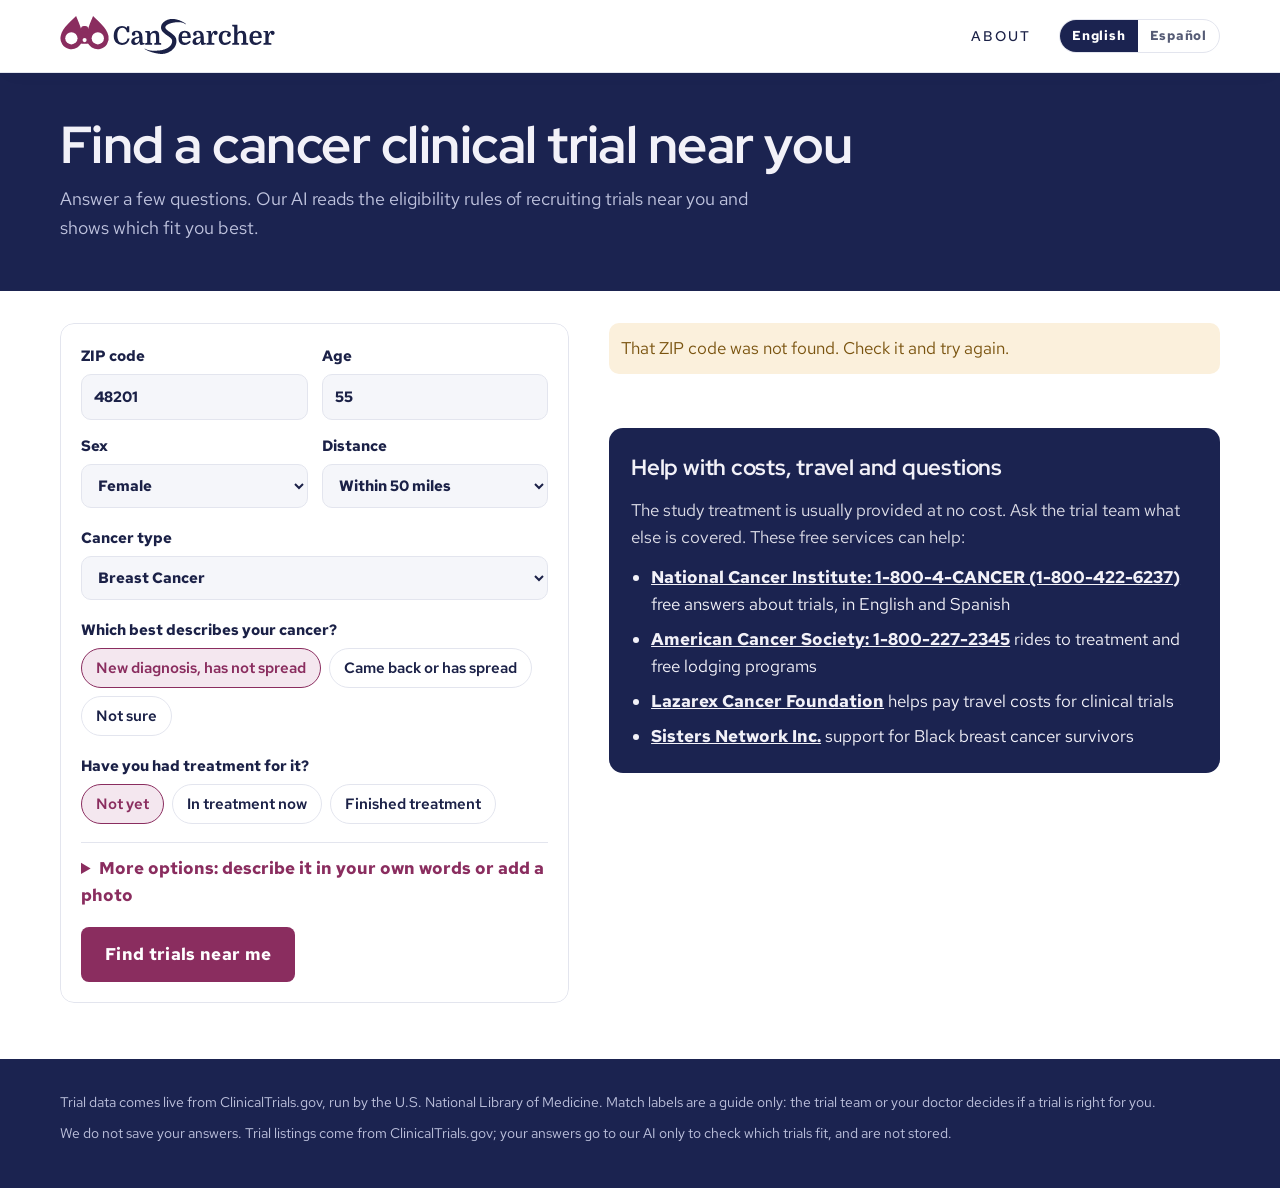
==== commit f48ddb30: "Add files via upload" ====
--- a/search.html
+++ b/search.html
@@ -339,9 +339,13 @@
     return out && out.condition ? out : null;
   }
   async function aiMatch(list, patient){
-    const pick = list.slice(0, 20);
-    const out = await callAI('match', { patient, trials: pick.map(x => ({ id: x.nct, title: x.title, summary: x.summary, eligibility: x.elig })) });
-    const byId = new Map((out.results || []).map(r => [r.id, r]));
+    // Small batches run side by side: each finishes in a few seconds, well inside the server's time limit.
+    const pick = list.slice(0, 20), size = 3, batches = [];
+    for (let i = 0; i < pick.length; i += size) batches.push(pick.slice(i, i + size));
+    const settled = await Promise.allSettled(batches.map(group => callAI('match', { patient, trials: group.map(x => ({ id: x.nct, title: x.title, summary: x.summary, eligibility: x.elig })) }, 25000)));
+    const byId = new Map();
+    settled.forEach(r => { if (r.status === 'fulfilled') (r.value.results || []).forEach(x => byId.set(x.id, x)); });
+    if (!byId.size) throw new Error('ai unavailable');
     pick.forEach(x => {
       const r = byId.get(x.nct); if (!r) return;
       x.rel = { tier: r.fit === 'good' ? 'good' : r.fit === 'unlikely' ? 'low' : 'maybe', score: 0, why: [], aiReason: r.reason };
@@ -349,6 +353,7 @@
     });
     return pick.filter(x => x.aiChecked).length;
   }
+
 
   // ---------- search ----------
   async function fetchStudies(cond, pt, radius){
